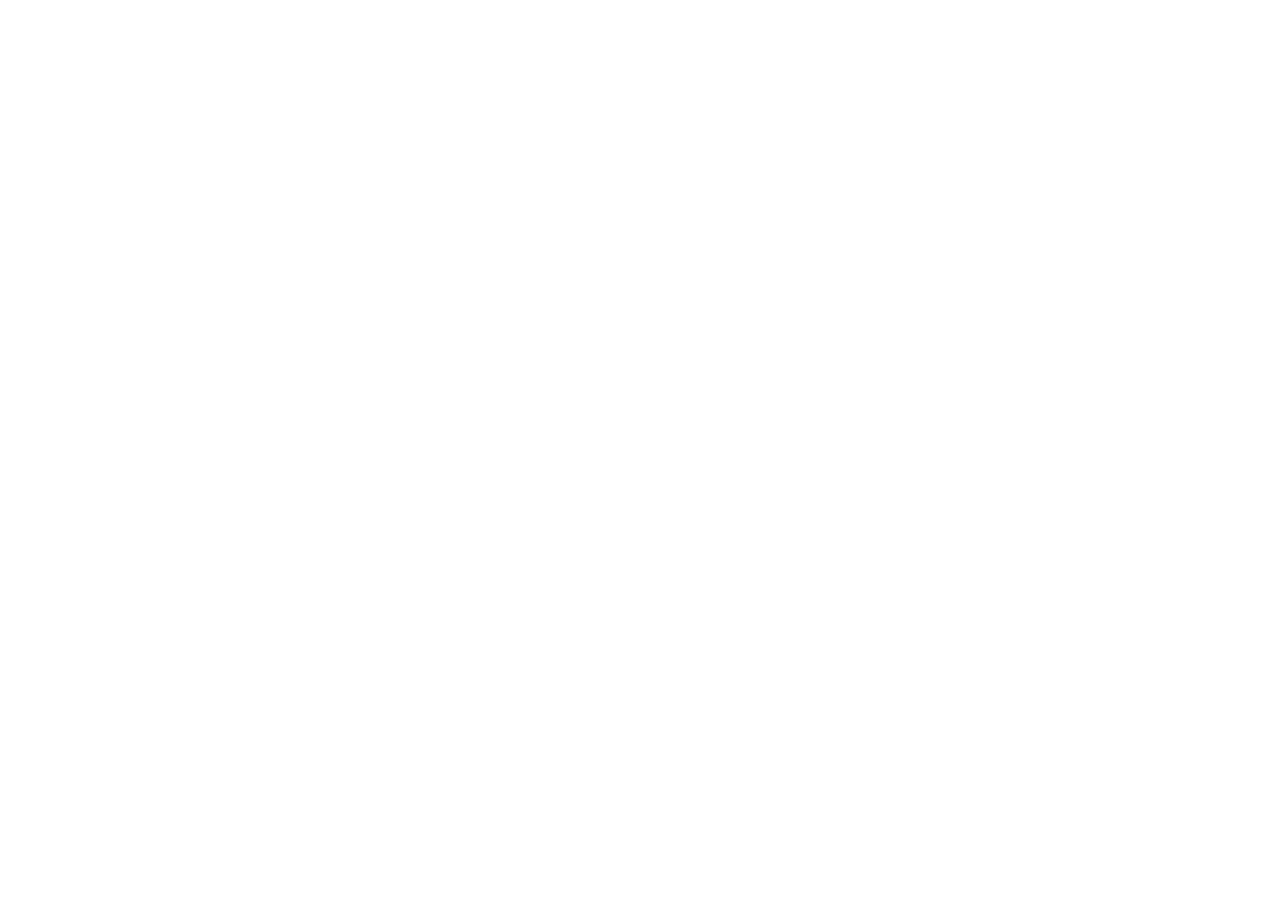
==== trends.html @ 4ff980b2 "BusayoFirstCommit" ====
<!DOCTYPE html>
<html lang="en">
<head>
    <meta charset="UTF-8">
    <meta http-equiv="X-UA-Compatible" content="IE=edge">
    <meta name="viewport" content="width=device-width, initial-scale=1.0">
    <title>Trends</title>
</head>
<body>
    
</body>
</html>
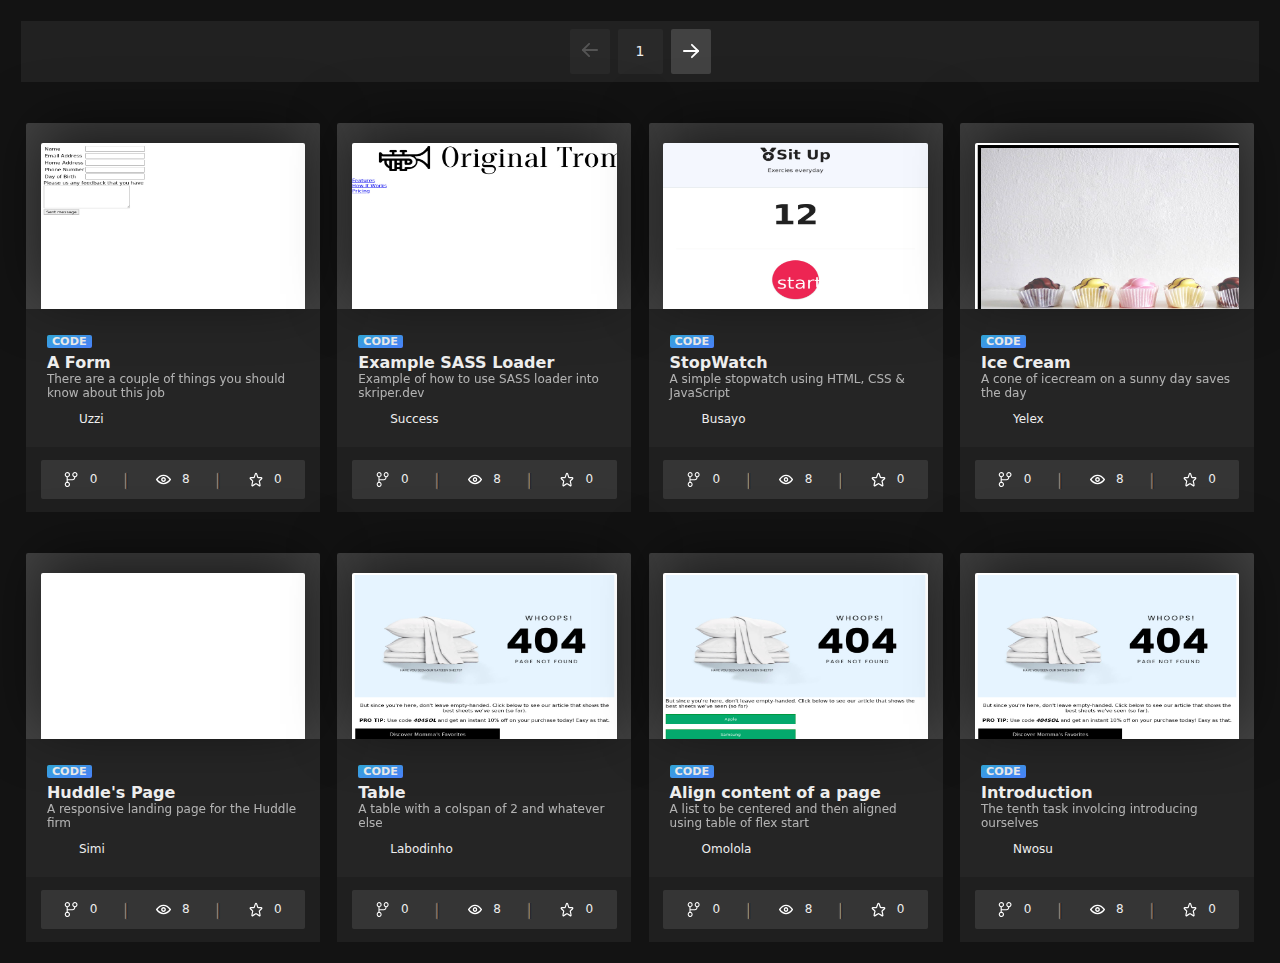
==== commit c1b3940e: "Merge pull request #4 from iamyelex/new_busayo" ====
--- a/trends.html
+++ b/trends.html
@@ -4,9 +4,305 @@
     <meta charset="UTF-8">
     <meta http-equiv="X-UA-Compatible" content="IE=edge">
     <meta name="viewport" content="width=device-width, initial-scale=1.0">
-    <title>Trends</title>
+    <title>Trends · Skriper</title>
+    <link rel="preconnect" href="https://fonts.googleapis.com">
+    <link rel="preconnect" href="https://fonts.gstatic.com" crossorigin>
+    <link href="https://fonts.googleapis.com/css2?family=Poppins:wght@300;400;500;600;700;800;900&display=swap" rel="stylesheet">
+    <link rel="stylesheet" href="style.css">
+    <link rel="shortcut icon" href="img/" type="image/x-icon">
 </head>
 <body>
-    
+    <div class="button-container">
+        <div class="direction_buttons">
+            <button disabled class="btn-disabled"><span><img src="img/arrow-left.svg" alt=""></span></button>
+            <button disabled class="btn-disabled btn-middle">1</button>
+            <button class="btn-active"><img src="img/arrow-right.svg" alt=""></button>
+        </div>
+    </div>
+
+    <div class="card">
+        <div class="card-item first-card">
+            <div class="first-section card-img-div">
+                <img src="img/img4.jpg" alt="first-image">
+            </div>
+
+            <div class="second-section">
+                <div class="heading1"><p>Code</p></div>
+                <div class="heading2"><h2>A Form</h2></div>
+                <div class="heading3"><p>There are a couple of things you should know about this job</p></div>
+                <div class="avatar-and-name">
+                    <img src="img/two-logo.svg" alt="">
+                    <p>Uzzi</p>
+                </div>
+            </div>
+
+            <div class="third-section">
+                <div class="sub-third-section">
+                    <div class="sub-items">
+                        <img src="img/repo.svg" alt="">
+                        <p>0</p>
+                    </div>
+                    <span>|</span>
+                    <div class="sub-items">
+                        <img src="img/eye.svg" alt="">
+                        <p>8</p>
+                    </div>
+                    <span>|</span>
+                    <div class="sub-items">
+                        <img src="img/star-line.svg" alt="">
+                        <p>0</p>
+                    </div>
+                </div>
+            </div>
+        </div>
+
+        <div class="card-item first-card">
+            <div class="first-section card-img-div">
+                <img src="img/img5.jpg" alt="first-image">
+            </div>
+
+            <div class="second-section">
+                <div class="heading1"><p>Code</p></div>
+                <div class="heading2"><h2>Example SASS Loader</h2></div>
+                <div class="heading3"><p>Example of how to use SASS loader into skriper.dev</p></div>
+                <div class="avatar-and-name">
+                    <img src="img/one-logo.svg" alt="">
+                    <p>Success</p>
+                </div>
+            </div>
+
+            <div class="third-section">
+                <div class="sub-third-section">
+                    <div class="sub-items">
+                        <img src="img/repo.svg" alt="">
+                        <p>0</p>
+                    </div>
+                    <span>|</span>
+                    <div class="sub-items">
+                        <img src="img/eye.svg" alt="">
+                        <p>8</p>
+                    </div>
+                    <span>|</span>
+                    <div class="sub-items">
+                        <img src="img/star-line.svg" alt="">
+                        <p>0</p>
+                    </div>
+                </div>
+            </div>
+        </div>
+
+        <div class="card-item first-card">
+            <div class="first-section card-img-div">
+                <img src="img/img2.jpg" alt="first-image">
+            </div>
+
+            <div class="second-section">
+                <div class="heading1"><p>Code</p></div>
+                <div class="heading2"><h2>StopWatch</h2></div>
+                <div class="heading3"><p>A simple stopwatch using HTML, CSS & JavaScript</p></div>
+                <div class="avatar-and-name">
+                    <img src="img/two-logo.svg" alt="">
+                    <p>Busayo</p>
+                </div>
+            </div>
+
+            <div class="third-section">
+                <div class="sub-third-section">
+                    <div class="sub-items">
+                        <img src="img/repo.svg" alt="">
+                        <p>0</p>
+                    </div>
+                    <span>|</span>
+                    <div class="sub-items">
+                        <img src="img/eye.svg" alt="">
+                        <p>8</p>
+                    </div>
+                    <span>|</span>
+                    <div class="sub-items">
+                        <img src="img/star-line.svg" alt="">
+                        <p>0</p>
+                    </div>
+                </div>
+            </div>
+        </div>
+
+        <div class="card-item first-card">
+            <div class="first-section card-img-div">
+                <img src="img/img1.jpg" alt="first-image">
+            </div>
+
+            <div class="second-section">
+                <div class="heading1"><p>Code</p></div>
+                <div class="heading2"><h2>Ice Cream</h2></div>
+                <div class="heading3"><p>A cone of icecream on a sunny day saves the day</p></div>
+                <div class="avatar-and-name">
+                    <img src="img/one-logo.svg" alt="">
+                    <p>Yelex</p>
+                </div>
+            </div>
+
+            <div class="third-section">
+                <div class="sub-third-section">
+                    <div class="sub-items">
+                        <img src="img/repo.svg" alt="">
+                        <p>0</p>
+                    </div>
+                    <span>|</span>
+                    <div class="sub-items">
+                        <img src="img/eye.svg" alt="">
+                        <p>8</p>
+                    </div>
+                    <span>|</span>
+                    <div class="sub-items">
+                        <img src="img/star-line.svg" alt="">
+                        <p>0</p>
+                    </div>
+                </div>
+            </div>
+        </div>
+    </div>
+
+    <div class="card">
+        <div class="card-item first-card">
+            <div class="first-section card-img-div">
+                <img src="img/img3.jpg.jpg" alt="first-image">
+            </div>
+
+            <div class="second-section">
+                <div class="heading1"><p>Code</p></div>
+                <div class="heading2"><h2>Huddle's Page</h2></div>
+                <div class="heading3"><p>A responsive landing page for the Huddle firm</p></div>
+                <div class="avatar-and-name">
+                    <img src="img/one-logo.svg" alt="">
+                    <p>Simi</p>
+                </div>
+            </div>
+
+            <div class="third-section">
+                <div class="sub-third-section">
+                    <div class="sub-items">
+                        <img src="img/repo.svg" alt="">
+                        <p>0</p>
+                    </div>
+                    <span>|</span>
+                    <div class="sub-items">
+                        <img src="img/eye.svg" alt="">
+                        <p>8</p>
+                    </div>
+                    <span>|</span>
+                    <div class="sub-items">
+                        <img src="img/star-line.svg" alt="">
+                        <p>0</p>
+                    </div>
+                </div>
+            </div>
+        </div>
+
+        <div class="card-item first-card">
+            <div class="first-section card-img-div">
+                <img src="img/img6.jpg" alt="first-image">
+            </div>
+
+            <div class="second-section">
+                <div class="heading1"><p>Code</p></div>
+                <div class="heading2"><h2>Table</h2></div>
+                <div class="heading3"><p>A table with a colspan of 2 and whatever else</p></div>
+                <div class="avatar-and-name">
+                    <img src="img/one-logo.svg" alt="">
+                    <p>Labodinho</p>
+                </div>
+            </div>
+
+            <div class="third-section">
+                <div class="sub-third-section">
+                    <div class="sub-items">
+                        <img src="img/repo.svg" alt="">
+                        <p>0</p>
+                    </div>
+                    <span>|</span>
+                    <div class="sub-items">
+                        <img src="img/eye.svg" alt="">
+                        <p>8</p>
+                    </div>
+                    <span>|</span>
+                    <div class="sub-items">
+                        <img src="img/star-line.svg" alt="">
+                        <p>0</p>
+                    </div>
+                </div>
+            </div>
+        </div>
+
+        <div class="card-item first-card">
+            <div class="first-section card-img-div">
+                <img src="img/img8.jpg" alt="first-image">
+            </div>
+
+            <div class="second-section">
+                <div class="heading1"><p>Code</p></div>
+                <div class="heading2"><h2>Align content of a page</h2></div>
+                <div class="heading3"><p>A list to be centered and then aligned using table of flex start</p></div>
+                <div class="avatar-and-name">
+                    <img src="img/one-logo.svg" alt="">
+                    <p>Omolola</p>
+                </div>
+            </div>
+
+            <div class="third-section">
+                <div class="sub-third-section">
+                    <div class="sub-items">
+                        <img src="img/repo.svg" alt="">
+                        <p>0</p>
+                    </div>
+                    <span>|</span>
+                    <div class="sub-items">
+                        <img src="img/eye.svg" alt="">
+                        <p>8</p>
+                    </div>
+                    <span>|</span>
+                    <div class="sub-items">
+                        <img src="img/star-line.svg" alt="">
+                        <p>0</p>
+                    </div>
+                </div>
+            </div>
+        </div>
+
+        <div class="card-item first-card">
+            <div class="first-section card-img-div">
+                <img src="img/img7.jpg" alt="first-image">
+            </div>
+
+            <div class="second-section">
+                <div class="heading1"><p>Code</p></div>
+                <div class="heading2"><h2>Introduction</h2></div>
+                <div class="heading3"><p>The tenth task involcing introducing ourselves</p></div>
+                <div class="avatar-and-name">
+                    <img src="img/two-logo.svg" alt="">
+                    <p>Nwosu</p>
+                </div>
+            </div>
+
+            <div class="third-section">
+                <div class="sub-third-section">
+                    <div class="sub-items">
+                        <img src="img/repo.svg" alt="">
+                        <p>0</p>
+                    </div>
+                    <span>|</span>
+                    <div class="sub-items">
+                        <img src="img/eye.svg" alt="">
+                        <p>8</p>
+                    </div>
+                    <span>|</span>
+                    <div class="sub-items">
+                        <img src="img/star-line.svg" alt="">
+                        <p>0</p>
+                    </div>
+                </div>
+            </div>
+        </div>
+    </div>
+        
 </body>
 </html>--- a/style.css
+++ b/style.css
@@ -0,0 +1,275 @@
+* {
+    box-sizing: border-box;
+    margin: 0;
+    padding: 0;
+    margin-block-start: 0;
+    margin-block-end: 0;
+    margin-inline-start: 0;
+    margin-inline-end: 0;
+    padding-block-start: 0;
+    padding-block-end: 0;
+    padding-inline-start: 0;
+    padding-inline-end: 0;
+    font-family:'Poppins', '-apple-system', 'BlinkMacSystemFont', "Segoe UI", 'Oxygen', 'Ubuntu', 'Cantarell', "Open Sans", "Helvetica Neue", sans-serif;
+}
+
+body {
+    background-color: #131313;
+}
+
+/* Navigation Section  */
+.button-container {
+    padding: 1.3rem;
+}
+
+.direction_buttons {
+    display: flex;
+    justify-content: center;
+    align-items: center;
+    background-color: rgba(37,37,37,.8);
+    padding: 0.5rem 0;
+    gap: 0.5rem;
+}
+
+.direction_buttons button {
+    display: flex;
+    justify-content: center;
+    align-items: center;
+    background-color: #424242;
+    color: #eee;
+    cursor: pointer;
+    height: 2.8125rem;
+    width: 1.25rem;
+    border-radius: 0.125rem;
+    padding: 0 1.25rem;
+    border: 0;
+    outline: 0;
+}
+
+.direction_buttons .btn-active:hover {
+    opacity: 0.9;
+}
+
+.direction_buttons .btn-middle {
+    width: 2.8125rem;
+}
+
+.direction_buttons .btn-disabled {
+    font-size: 14px;
+    cursor: not-allowed;
+    background-color: hsla(0,0%,100%,.04)
+}
+
+.direction_buttons .btn-disabled img {
+    opacity: 0.2;
+}
+
+.direction_buttons .btn-disabled span img {
+    font-size: 10rem;
+}
+
+/* Card Section */
+    /* First Section */
+.card {
+    display: flex;
+    gap: 1.1rem;
+    justify-content: center;
+    padding: 1.3rem;
+}
+
+.card-item {
+    width: 100%;
+    max-width: 18.36rem;
+    background-color: #131313;
+    color: #eee;
+    row-gap: 0.5rem;
+}
+
+.card-img-div {
+    background-color: #424242;
+    display: flex;
+    justify-content: center;
+    border-top-left-radius: 0.125rem;
+    border-top-right-radius: 0.125rem;
+    height: 11.6rem;
+    width: 100%;
+}
+
+.card-img-div img {
+    width: 90%;
+    border-top-left-radius: 0.125rem;
+    border-top-right-radius: 0.125rem;
+    margin-top: 1.25rem;
+    filter: drop-shadow(0 -15px 30px rgba(0,0,0,.6));
+}
+
+.card-img-div img:hover {
+    margin-top: 10px;
+    transition: all .2s ease;
+}
+
+    /* Second Section  */
+
+.second-section {
+    padding: 1.3rem;
+    background-color: #252525;
+}
+
+.heading1 p{
+    display: inline-block;
+    margin-bottom: 0.3rem;
+    font-size: 0.7rem;
+    text-transform: uppercase;
+    font-weight: 600;
+    padding: 0 0.3125rem;
+    border-radius: 0.125rem;
+    background: linear-gradient(160deg,#33a9dc,#4c83ff);
+}
+
+.heading2 h2 {
+    font-size: 1rem;
+    color: #eeeeee;
+    font-weight: 700;
+}
+
+.heading3 p{
+    font-size: 0.75rem;
+    opacity: .7;
+    margin-bottom: 0.625rem;
+}
+
+.avatar-and-name {
+    display: flex;
+    justify-content: flex-start;
+    align-items: center;
+    margin-top: 0.8rem;
+    gap: 0.625rem;
+}
+
+.avatar-and-name img {
+    width: 1.375rem;
+}
+
+.avatar-and-name p {
+    font-size: 0.75rem;
+    color: rgb(238, 238, 238);
+}
+
+/* Third Section  */
+
+.third-section {
+    background-color: hsla(0,0%,100%,.05);
+    display: flex;
+    justify-content: center;
+}
+
+.sub-third-section {
+    display: flex;
+    justify-content: space-around;
+    background-color: hsla(0,0%,100%,.1);
+    width: 90%;
+    margin: 0.8rem 0;
+    padding: 0.625rem;
+    border-radius: 0.125rem;
+    border: 0;
+    outline: 0;
+}
+
+.sub-third-section span {
+    color: #252525;
+    text-shadow: -1px 0 1px rgb(175, 175, 175);
+}
+
+.sub-items {
+    display: flex;
+    align-items: center;
+    gap: 0.7rem;
+    font-size: 0.75rem;
+    color: #eee;
+}
+
+.sub-items img{
+    width: 0.9rem;
+}
+* {
+  margin: 0;
+  padding: 0;
+  text-decoration: none;
+  font-family: system-ui, -apple-system, BlinkMacSystemFont, "Segoe UI", Roboto,
+    Oxygen, Ubuntu, Cantarell, "Open Sans", "Helvetica Neue", sans-serif;
+}
+body {
+  background-color: rgb(19, 19, 19);
+}
+footer {
+  background-color: rgb(31, 31, 31);
+  display: flex;
+  height: 38.9vh;
+}
+.links {
+  color: white;
+}
+header {
+  display: flex;
+  position: fixed;
+  background-color: rgb(19, 19, 19);
+  padding: 9px 0px 5px 15px;
+}
+.nav-right {
+  display: flex;
+  margin-left: 560px;
+  width: 500px;
+  padding: 5px 15px 9px 15px;
+  border-radius: 3px;
+}
+
+.trends a,
+.feat a,
+.latest a {
+  color: rgb(141, 141, 141);
+}
+.start-coding a,
+.login a {
+  color: white;
+}
+.zoom,
+.login {
+  border: 1px solid rgb(141, 141, 141);
+  background-color: black;
+ padding: 15px; 
+}
+.start-coding {
+  border-radius: 3px;
+  background-color: rgb(59, 157, 231);
+}
+
+.content {
+  display: flex;
+  margin: 50px 150px 50px 188px;
+}
+.icon1,
+.icon2 {
+  margin: 3px 16px 0 0;
+}
+.icon3 {
+  margin: 3px 0 0 -1px;
+}
+.links,
+.contact {
+  margin: 0 0 0 212px;
+}
+.links a {
+  display: block;
+  color: white;
+  font-size: 15px;
+  line-height: 30px;
+}
+.contact {
+  font-size: 16px;
+}
+.h2{
+  margin-bottom: 10px;
+}
+.copy{
+  margin-bottom: 10px;
+}
